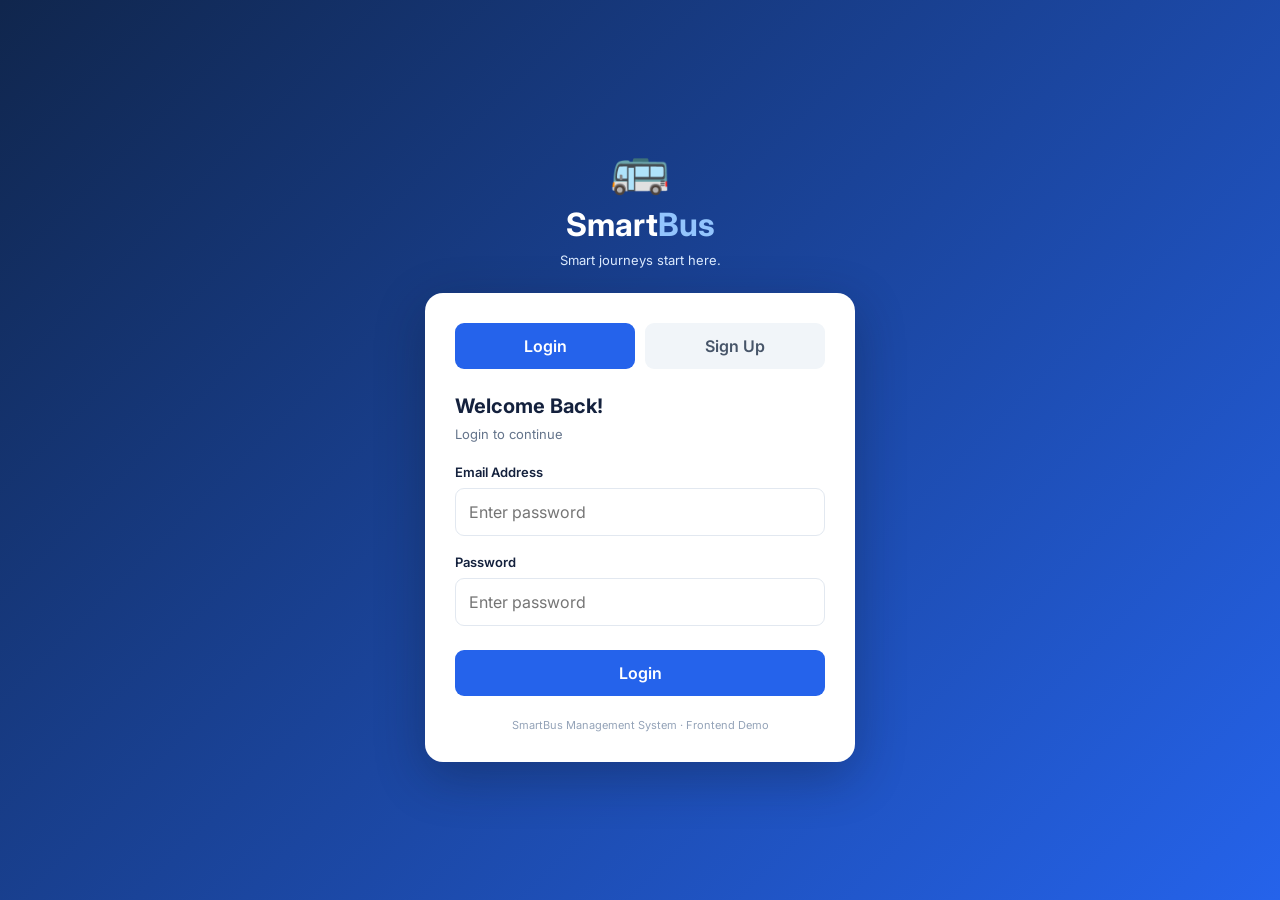
==== frontend/login.html @ 98c4fb10 "Initial project upload" ====
<!DOCTYPE html>
<html lang="en">
<head>
  <meta charset="UTF-8">
  <meta name="viewport" content="width=device-width, initial-scale=1.0">
  <title>SmartBus | Login</title>
  <link rel="stylesheet" href="style.css">
</head>
<body class="auth-body">

  <div class="auth-container">
    <div class="auth-brand">
      <div class="auth-logo">🚌</div>
      <h1>Smart<span>Bus</span></h1>
      <p>Smart journeys start here.</p>
    </div>

    <div class="auth-card">
      <div class="auth-tabs">
        <button id="loginTab" class="auth-tab active"
          onclick="showAuth('login')">Login</button>
        <button id="signupTab" class="auth-tab"
          onclick="showAuth('signup')">Sign Up</button>
      </div>

      <form id="authForm">
        <h2 id="authTitle">Welcome Back!</h2>
        <p class="muted" id="authSubtitle">Login to continue</p>

        <div id="nameField" class="auth-field hidden">
          <label>Full Name</label>
          <input id="fullName" type="text" placeholder="Enter your name">
        </div>

        <div class="auth-field">
          <label>Email Address</label>
         <input id="password"
       type="password"
       placeholder="Enter password"
       minlength="8"
       required></div>

        <div class="auth-field">
          <label>Password</label>
          <input id="password" type="password"
            placeholder="Enter password" minlength="6" required>
        </div>

        

        <button class="auth-submit" type="submit" id="authSubmit">
          Login
        </button>

        <p id="authMessage" class="auth-message"></p>
      </form>

      <p class="auth-note">
        SmartBus Management System · Frontend Demo
      </p>
    </div>
  </div>

  <script src="services/auth.js"></script>
</body>
</html>
---- frontend/style.css ----
@import url('https://fonts.googleapis.com/css2?family=Inter:wght@400;500;600;700;800&display=swap');

:root {
  --primary: #2563eb;
  --dark: #14213d;
  --muted: #64748b;
  --bg: #f4f7fc;
  --border: #e2e8f0;
}

* {
  margin: 0;
  padding: 0;
  box-sizing: border-box;
}

body {
  font-family: 'Inter', sans-serif;
  background: var(--bg);
  color: var(--dark);
}

.navbar {
  background: white;
  padding: 17px 7%;
  display: flex;
  justify-content: space-between;
  align-items: center;
  border-bottom: 1px solid var(--border);
  position: sticky;
  top: 0;
  z-index: 10;
}

.brand {
  font-size: 23px;
  font-weight: 800;
  color: var(--primary);
}

.nav-actions {
  display: flex;
  align-items: center;
  gap: 18px;
}

.status {
  font-size: 12px;
  color: #64748b;
}

.status i {
  display: inline-block;
  width: 8px;
  height: 8px;
  background: #eab308;
  border-radius: 50%;
  margin-right: 5px;
}

select, input {
  width: 100%;
  padding: 13px;
  border: 1px solid var(--border);
  border-radius: 9px;
  font: inherit;
  outline: none;
  background: white;
  min-width: 0;
}

select:focus, input:focus {
  border-color: var(--primary);
}

.nav-actions select {
  width: auto;
}

.container {
  width: 86%;
  max-width: 1150px;
  margin: 35px auto;
}

.welcome {
  background: linear-gradient(120deg, #10264d, #2563eb);
  color: white;
  border-radius: 18px;
  padding: 38px;
  display: flex;
  align-items: center;
  justify-content: space-between;
  margin-bottom: 25px;
}

.welcome h1 {
  font-size: clamp(27px, 4vw, 40px);
  margin: 12px 0;
}

.welcome h1 span {
  color: #93c5fd;
}

.welcome .muted {
  color: #dbeafe;
}

.eyebrow {
  font-size: 11px;
  letter-spacing: 2px;
  font-weight: 700;
  color: #bfdbfe;
}

.bus-emoji {
  font-size: 75px;
}

.panel {
  background: white;
  border: 1px solid var(--border);
  border-radius: 14px;
  padding: 25px;
  margin-bottom: 24px;
}

h2 {
  font-size: 20px;
  margin-bottom: 8px;
}

h3 {
  font-size: 17px;
}

.muted, .hint {
  color: var(--muted);
  font-size: 13px;
  line-height: 1.7;
}

.search-row {
  display: flex;
  gap: 12px;
  margin-top: 20px;
}

button {
  background: var(--primary);
  color: white;
  border: none;
  padding: 13px 20px;
  border-radius: 9px;
  font: inherit;
  font-weight: 600;
  cursor: pointer;
  transition: 0.2s;
}

button:hover {
  background: #1d4ed8;
  transform: translateY(-1px);
}

.search-row button {
  white-space: nowrap;
}

.hint {
  margin-top: 10px;
  font-size: 11px;
}

.section {
  margin: 30px 0;
}

.section-heading {
  margin-bottom: 16px;
}

.bus-grid {
  display: grid;
  grid-template-columns: repeat(2, 1fr);
  gap: 16px;
}

.bus-card {
  background: white;
  border: 1px solid var(--border);
  padding: 20px;
  border-radius: 13px;
  cursor: pointer;
  transition: 0.2s;
}

.bus-card:hover {
  border-color: var(--primary);
  transform: translateY(-2px);
}

.bus-card.selected {
  border: 2px solid var(--primary);
}

.bus-card-top {
  display: flex;
  justify-content: space-between;
  gap: 10px;
  margin-bottom: 15px;
}

.bus-number {
  font-weight: 700;
}

.bus-tag {
  font-size: 11px;
  background: #dbeafe;
  color: #1d4ed8;
  padding: 6px 9px;
  border-radius: 20px;
  white-space: nowrap;
}

.bus-info {
  display: flex;
  justify-content: space-between;
  gap: 8px;
  border-top: 1px solid var(--border);
  padding-top: 14px;
  margin-top: 14px;
}

.bus-info strong {
  display: block;
  margin-top: 5px;
  font-size: 15px;
}

.small-label {
  font-size: 11px;
  color: var(--muted);
}

.empty-state {
  text-align: center;
  padding: 25px;
}

.empty-state div {
  font-size: 40px;
  margin-bottom: 12px;
}

.details-panel h2 {
  margin-bottom: 18px;
}

.details-grid {
  display: grid;
  grid-template-columns: repeat(3, 1fr);
  gap: 12px;
  margin: 20px 0;
}

.detail-box {
  background: #f1f5f9;
  border-radius: 10px;
  padding: 16px;
}

.detail-box strong {
  display: block;
  margin-top: 7px;
  font-size: 19px;
}

.map-demo {
  height: 190px;
  background-color: #e5edf4;
  background-image:
    linear-gradient(35deg, transparent 45%, white 46%, white 49%, transparent 50%),
    linear-gradient(120deg, transparent 45%, white 46%, white 49%, transparent 50%);
  background-size: 80px 80px;
  border-radius: 12px;
  display: grid;
  place-items: center;
  margin-top: 15px;
  position: relative;
  overflow: hidden;
}

.map-pin {
  font-size: 30px;
  background: white;
  border-radius: 50%;
  padding: 10px;
  box-shadow: 0 3px 12px #94a3b8;
}

.demo-label {
  position: absolute;
  bottom: 10px;
  background: white;
  padding: 6px 10px;
  font-size: 11px;
  border-radius: 6px;
  color: var(--muted);
}

.report-grid {
  display: grid;
  grid-template-columns: 1fr 2fr auto;
  gap: 10px;
  margin-top: 17px;
}

.success-message {
  color: #15803d;
  font-size: 13px;
  margin-top: 12px;
}

.controller-grid {
  display: grid;
  grid-template-columns: repeat(3, 1fr);
  gap: 15px;
  margin-top: 20px;
}

.controller-grid label {
  display: block;
  font-size: 12px;
  color: var(--muted);
  margin-bottom: 8px;
}

.controller-actions {
  display: flex;
  gap: 10px;
  margin-top: 20px;
}

.secondary {
  background: #e2e8f0;
  color: var(--dark);
}

.secondary:hover {
  background: #cbd5e1;
}

.report-item {
  background: #f8fafc;
  border: 1px solid var(--border);
  padding: 14px;
  border-radius: 9px;
  margin-top: 10px;
}

.report-item strong {
  font-size: 13px;
}

.report-item p {
  font-size: 13px;
  color: var(--muted);
  margin-top: 6px;
}

.empty-text {
  color: var(--muted);
  font-size: 13px;
  margin-top: 15px;
}

.instructions {
  padding-left: 20px;
  color: var(--muted);
  font-size: 13px;
  line-height: 2.2;
  margin-top: 12px;
}

.hidden {
  display: none;
}

footer {
  text-align: center;
  color: var(--muted);
  font-size: 12px;
  padding: 25px;
}

@media(max-width: 700px) {
  .container {
    width: 92%;
    margin-top: 20px;
  }

  .navbar {
    padding: 14px 4%;
  }

  .brand {
    font-size: 19px;
  }

  .status {
    display: none;
  }

  .welcome {
    padding: 25px;
  }

  .bus-emoji {
    font-size: 45px;
  }

  .search-row, .controller-actions {
    flex-direction: column;
  }

  .bus-grid, .controller-grid {
    grid-template-columns: 1fr;
  }

  .report-grid {
    grid-template-columns: 1fr;
  }

  .details-grid {
    grid-template-columns: 1fr 1fr;
  }

  .panel {
    padding: 18px;
  }
}
/* LOGIN AND SIGNUP */

.auth-body {
  min-height: 100vh;
  background: linear-gradient(135deg, #10264d, #2563eb);
  display: flex;
  justify-content: center;
  align-items: center;
  padding: 25px;
}

.auth-container {
  width: 100%;
  max-width: 430px;
}

.auth-brand {
  color: white;
  text-align: center;
  margin-bottom: 25px;
}

.auth-logo {
  font-size: 48px;
}

.auth-brand h1 {
  font-size: 32px;
  margin: 8px;
}

.auth-brand h1 span {
  color: #93c5fd;
}

.auth-brand p {
  color: #dbeafe;
  font-size: 13px;
}

.auth-card {
  background: white;
  padding: 30px;
  border-radius: 18px;
  box-shadow: 0 15px 50px #0f172a55;
}

.auth-tabs {
  display: flex;
  gap: 10px;
  margin-bottom: 25px;
}

.auth-tab {
  flex: 1;
  background: #f1f5f9;
  color: #475569;
}

.auth-tab.active {
  background: #2563eb;
  color: white;
}

.auth-card h2 {
  margin-bottom: 5px;
}

.auth-field {
  margin-top: 18px;
}

.auth-field label {
  display: block;
  font-size: 13px;
  font-weight: 600;
  margin-bottom: 8px;
}

.auth-submit {
  width: 100%;
  margin-top: 24px;
}

.auth-message {
  color: #dc2626;
  font-size: 13px;
  margin-top: 12px;
}

.auth-note {
  text-align: center;
  color: #94a3b8;
  font-size: 11px;
  margin-top: 22px;
}

.hidden {
  display: none !important;
}
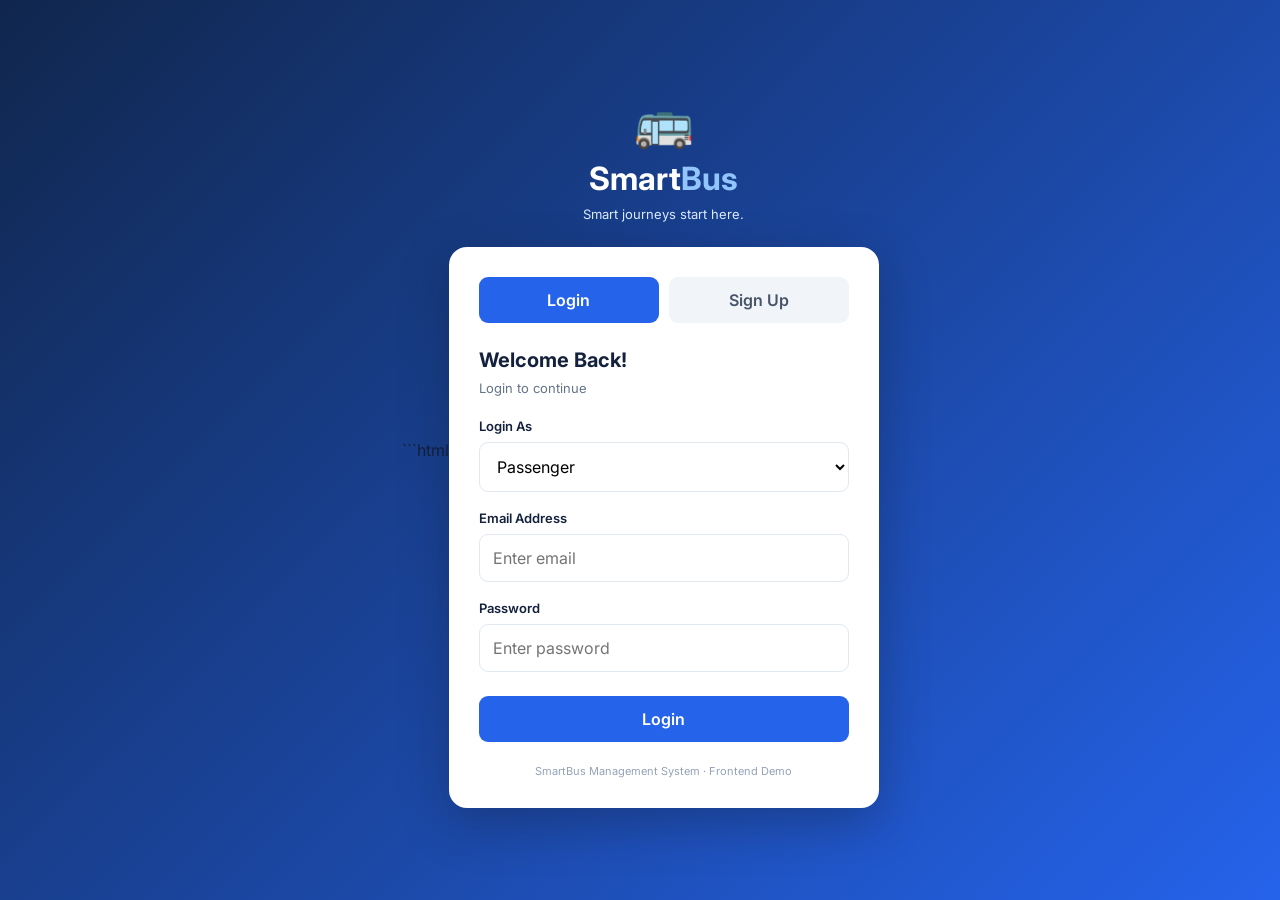
==== commit 07be6e7f: "Update SmartBus management system" ====
--- a/frontend/login.html
+++ b/frontend/login.html
@@ -1,4 +1,4 @@
-
+```html
 <!DOCTYPE html>
 <html lang="en">
 <head>
@@ -10,6 +10,7 @@
 <body class="auth-body">
 
   <div class="auth-container">
+
     <div class="auth-brand">
       <div class="auth-logo">🚌</div>
       <h1>Smart<span>Bus</span></h1>
@@ -17,51 +18,71 @@
     </div>
 
     <div class="auth-card">
+
       <div class="auth-tabs">
-        <button id="loginTab" class="auth-tab active"
-          onclick="showAuth('login')">Login</button>
-        <button id="signupTab" class="auth-tab"
-          onclick="showAuth('signup')">Sign Up</button>
+        <button type="button" id="loginTab"
+          class="auth-tab active" onclick="showAuth('login')">
+          Login
+        </button>
+
+        <button type="button" id="signupTab"
+          class="auth-tab" onclick="showAuth('signup')">
+          Sign Up
+        </button>
       </div>
 
       <form id="authForm">
+
         <h2 id="authTitle">Welcome Back!</h2>
         <p class="muted" id="authSubtitle">Login to continue</p>
 
-        <div id="nameField" class="auth-field hidden">
-          <label>Full Name</label>
-          <input id="fullName" type="text" placeholder="Enter your name">
+        <!-- Login Role Selection -->
+        <div class="auth-field" id="roleField">
+          <label for="loginRole">Login As</label>
+          <select id="loginRole">
+            <option value="passenger">Passenger</option>
+            <option value="controller">Bus Controller</option>
+          </select>
         </div>
 
-        <div class="auth-field">
-          <label>Email Address</label>
-         <input id="password"
-       type="password"
-       placeholder="Enter password"
-       minlength="8"
-       required></div>
-
-        <div class="auth-field">
-          <label>Password</label>
-          <input id="password" type="password"
-            placeholder="Enter password" minlength="6" required>
+        <!-- Name Field -->
+        <div id="nameField" class="auth-field hidden">
+          <label for="fullName">Full Name</label>
+          <input id="fullName" type="text"
+            placeholder="Enter your name">
         </div>
 
-        
+        <!-- Email -->
+        <div class="auth-field">
+          <label for="email">Email Address</label>
+          <input id="email" type="email"
+            placeholder="Enter email" required>
+        </div>
+
+        <!-- Password -->
+        <div class="auth-field">
+          <label for="password">Password</label>
+          <input id="password" type="password"
+            placeholder="Enter password"
+            minlength="8" required>
+        </div>
 
         <button class="auth-submit" type="submit" id="authSubmit">
           Login
         </button>
 
         <p id="authMessage" class="auth-message"></p>
+
       </form>
 
       <p class="auth-note">
         SmartBus Management System · Frontend Demo
       </p>
+
     </div>
   </div>
 
   <script src="services/auth.js"></script>
+
 </body>
-</html>
+</html>
